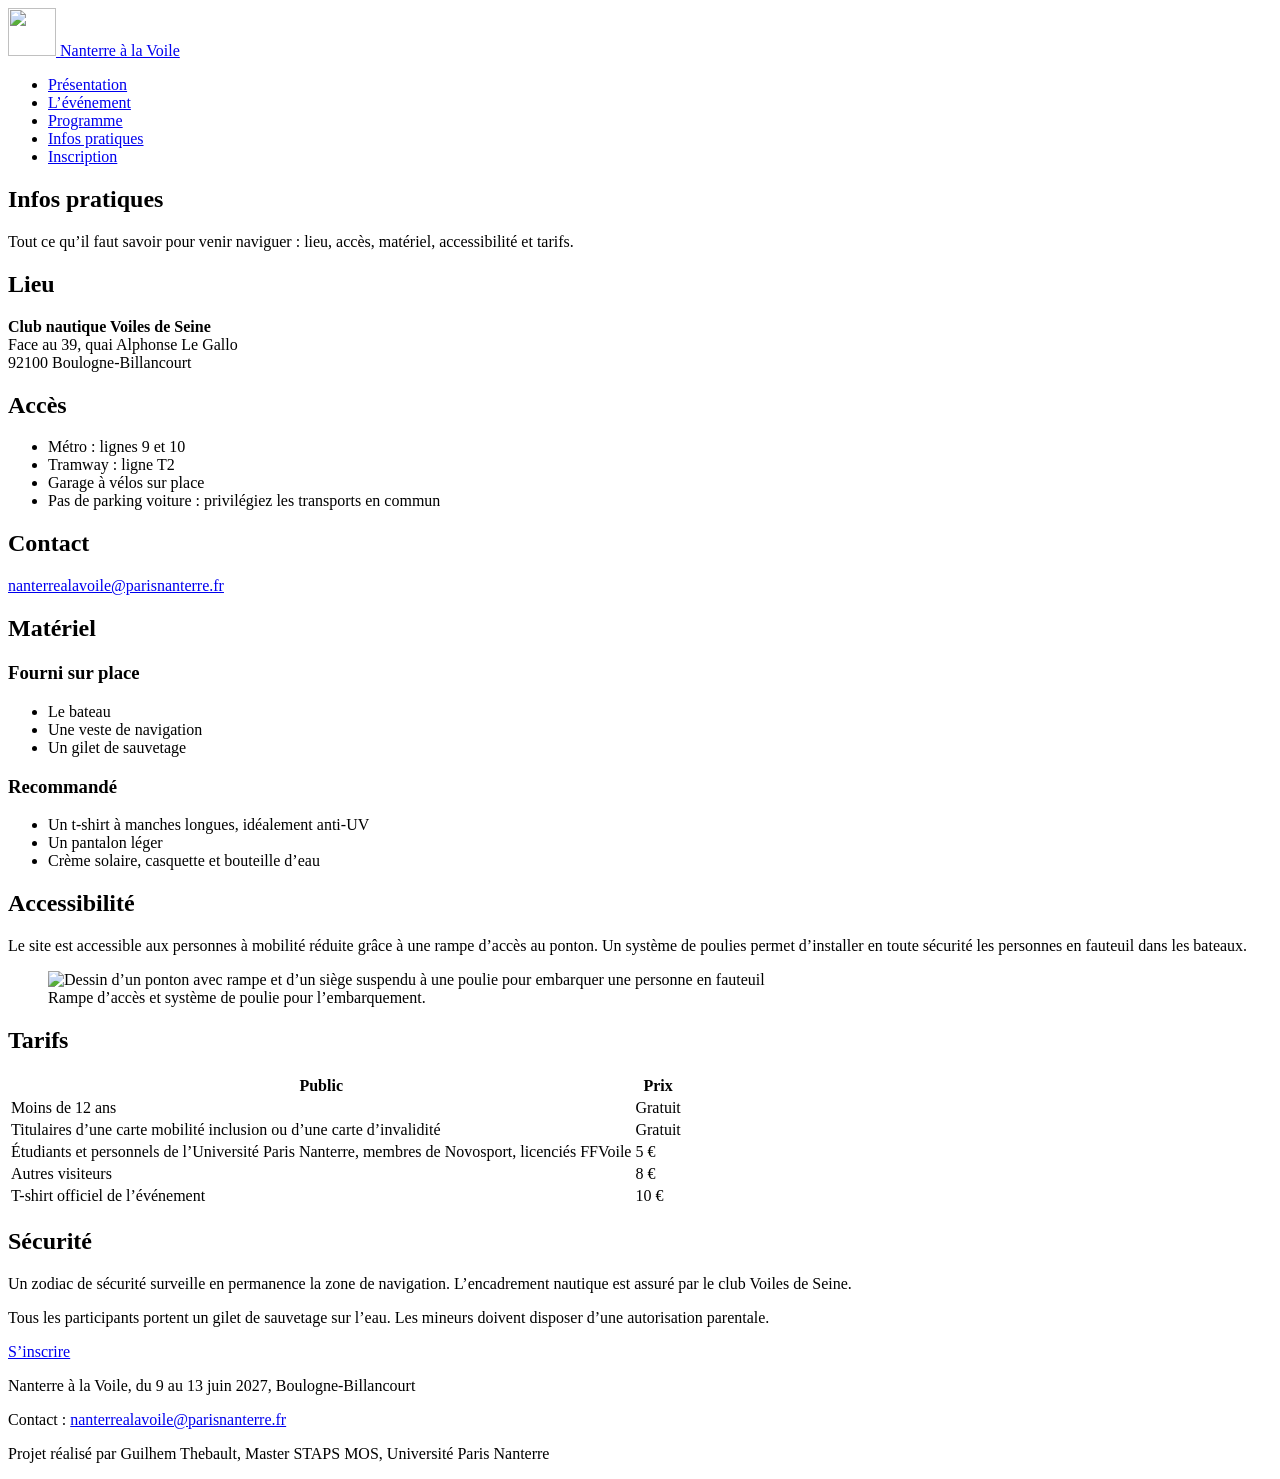
==== infos-pratiques.html @ d59aec1c "Add files via upload" ====
<!DOCTYPE html>
<html lang="fr">
<head>
  <meta charset="UTF-8">
  <meta name="viewport" content="width=device-width, initial-scale=1">
  <title>Infos pratiques | Nanterre à la Voile</title>
  <meta name="description" content="Lieu, accès, matériel, accessibilité, tarifs et sécurité de Nanterre à la Voile.">
  <link rel="icon" href="images/logo.svg" type="image/svg+xml">
  <link rel="preconnect" href="https://fonts.googleapis.com">
  <link rel="preconnect" href="https://fonts.gstatic.com" crossorigin>
  <link href="https://fonts.googleapis.com/css2?family=Barlow+Condensed:wght@600;700;800&amp;family=Source+Sans+3:wght@400;600;700&amp;display=swap" rel="stylesheet">
  <link rel="stylesheet" href="style.css">
</head>
<body>

  <!-- ===== EN-TÊTE ET MENU (identique sur toutes les pages) ===== -->
  <header class="entete">
    <div class="entete-interieur">
      <a class="marque" href="index.html">
        <img src="images/logo.svg" alt="" width="48" height="48">
        Nanterre à la Voile
      </a>
      <nav class="menu" aria-label="Menu principal">
        <ul>
        <li><a href="index.html">Présentation</a></li>
        <li><a href="evenement.html">L’événement</a></li>
        <li><a href="programme.html">Programme</a></li>
        <li><a href="infos-pratiques.html" aria-current="page">Infos pratiques</a></li>
        <li><a href="inscription.html">Inscription</a></li>
        </ul>
      </nav>
    </div>
  </header>

  <main>

    <section class="bandeau bandeau-simple">
      <div class="bandeau-interieur">
        <div>
          <h1>Infos pratiques</h1>
          <p>Tout ce qu’il faut savoir pour venir naviguer : lieu, accès, matériel, accessibilité et tarifs.</p>
        </div>
      </div>
    </section>

    <section class="section">
      <div class="grille-infos">
        <div class="bloc">
          <h2>Lieu</h2>
          <p><strong>Club nautique Voiles de Seine</strong><br>
          Face au 39, quai Alphonse Le Gallo<br>
          92100 Boulogne-Billancourt</p>
        </div>
        <div class="bloc bloc-bleu">
          <h2>Accès</h2>
          <ul class="liste-simple">
            <li>Métro : lignes 9 et 10</li>
            <li>Tramway : ligne T2</li>
            <li>Garage à vélos sur place</li>
            <li>Pas de parking voiture : privilégiez les transports en commun</li>
          </ul>
        </div>
        <div class="bloc">
          <h2>Contact</h2>
          <p><a href="mailto:nanterrealavoile@parisnanterre.fr">nanterrealavoile@parisnanterre.fr</a></p>
        </div>
      </div>
    </section>

    <div class="section-sapin">
      <section class="section">
        <div class="deux-colonnes">
          <div>
            <h2>Matériel</h2>
            <h3>Fourni sur place</h3>
            <ul class="liste-simple">
              <li>Le bateau</li>
              <li>Une veste de navigation</li>
              <li>Un gilet de sauvetage</li>
            </ul>
            <h3>Recommandé</h3>
            <ul class="liste-simple">
              <li>Un t-shirt à manches longues, idéalement anti-UV</li>
              <li>Un pantalon léger</li>
              <li>Crème solaire, casquette et bouteille d’eau</li>
            </ul>
          </div>
          <div>
            <h2>Accessibilité</h2>
            <p>Le site est accessible aux personnes à mobilité réduite grâce à une rampe d’accès au ponton. Un système de poulies permet d’installer en toute sécurité les personnes en fauteuil dans les bateaux.</p>
            <figure class="figure">
              <img src="images/accessibilite.svg" alt="Dessin d’un ponton avec rampe et d’un siège suspendu à une poulie pour embarquer une personne en fauteuil" width="600" height="400">
              <figcaption>Rampe d’accès et système de poulie pour l’embarquement.</figcaption>
            </figure>
          </div>
        </div>
      </section>
    </div>

    <section class="section">
      <div class="deux-colonnes">
        <div>
          <h2>Tarifs</h2>
          <div class="tableau-conteneur">
            <table class="tarifs">
              <thead><tr><th scope="col">Public</th><th scope="col">Prix</th></tr></thead>
              <tbody>
                <tr><td>Moins de 12 ans</td><td>Gratuit</td></tr>
                <tr><td>Titulaires d’une carte mobilité inclusion ou d’une carte d’invalidité</td><td>Gratuit</td></tr>
                <tr><td>Étudiants et personnels de l’Université Paris Nanterre, membres de Novosport, licenciés FFVoile</td><td>5 €</td></tr>
                <tr><td>Autres visiteurs</td><td>8 €</td></tr>
                <tr><td>T-shirt officiel de l’événement</td><td>10 €</td></tr>
              </tbody>
            </table>
          </div>
        </div>
        <div>
          <h2>Sécurité</h2>
          <p>Un zodiac de sécurité surveille en permanence la zone de navigation. L’encadrement nautique est assuré par le club Voiles de Seine.</p>
          <p>Tous les participants portent un gilet de sauvetage sur l’eau. Les mineurs doivent disposer d’une autorisation parentale.</p>
          <a class="bouton" href="inscription.html">S’inscrire</a>
        </div>
      </div>
    </section>

  </main>

  <!-- ===== PIED DE PAGE ===== -->
  <footer class="pied">
    <div class="pied-interieur">
      <p>Nanterre à la Voile, du 9 au 13 juin 2027, Boulogne-Billancourt</p>
      <p>Contact : <a href="mailto:nanterrealavoile@parisnanterre.fr">nanterrealavoile@parisnanterre.fr</a></p>
      <p>Projet réalisé par Guilhem Thebault, Master STAPS MOS, Université Paris Nanterre</p>
    </div>
  </footer>

</body>
</html>
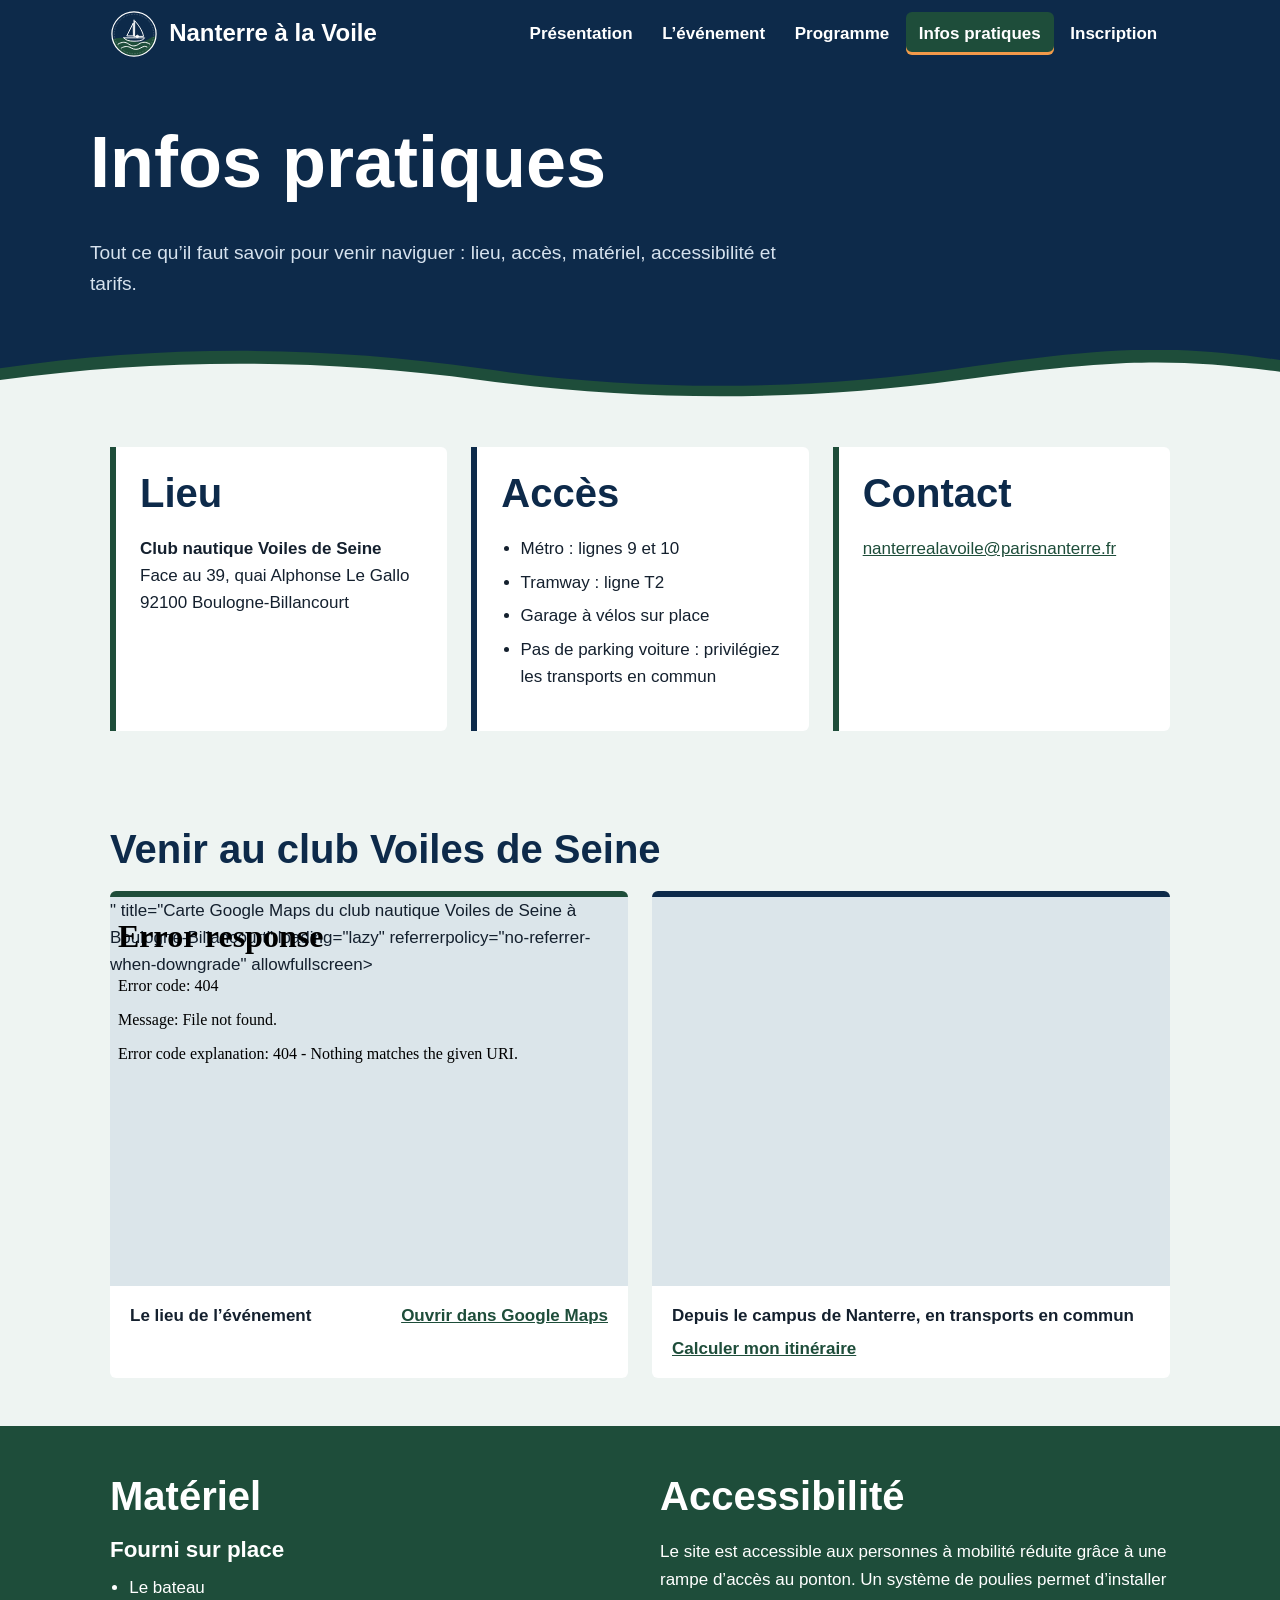
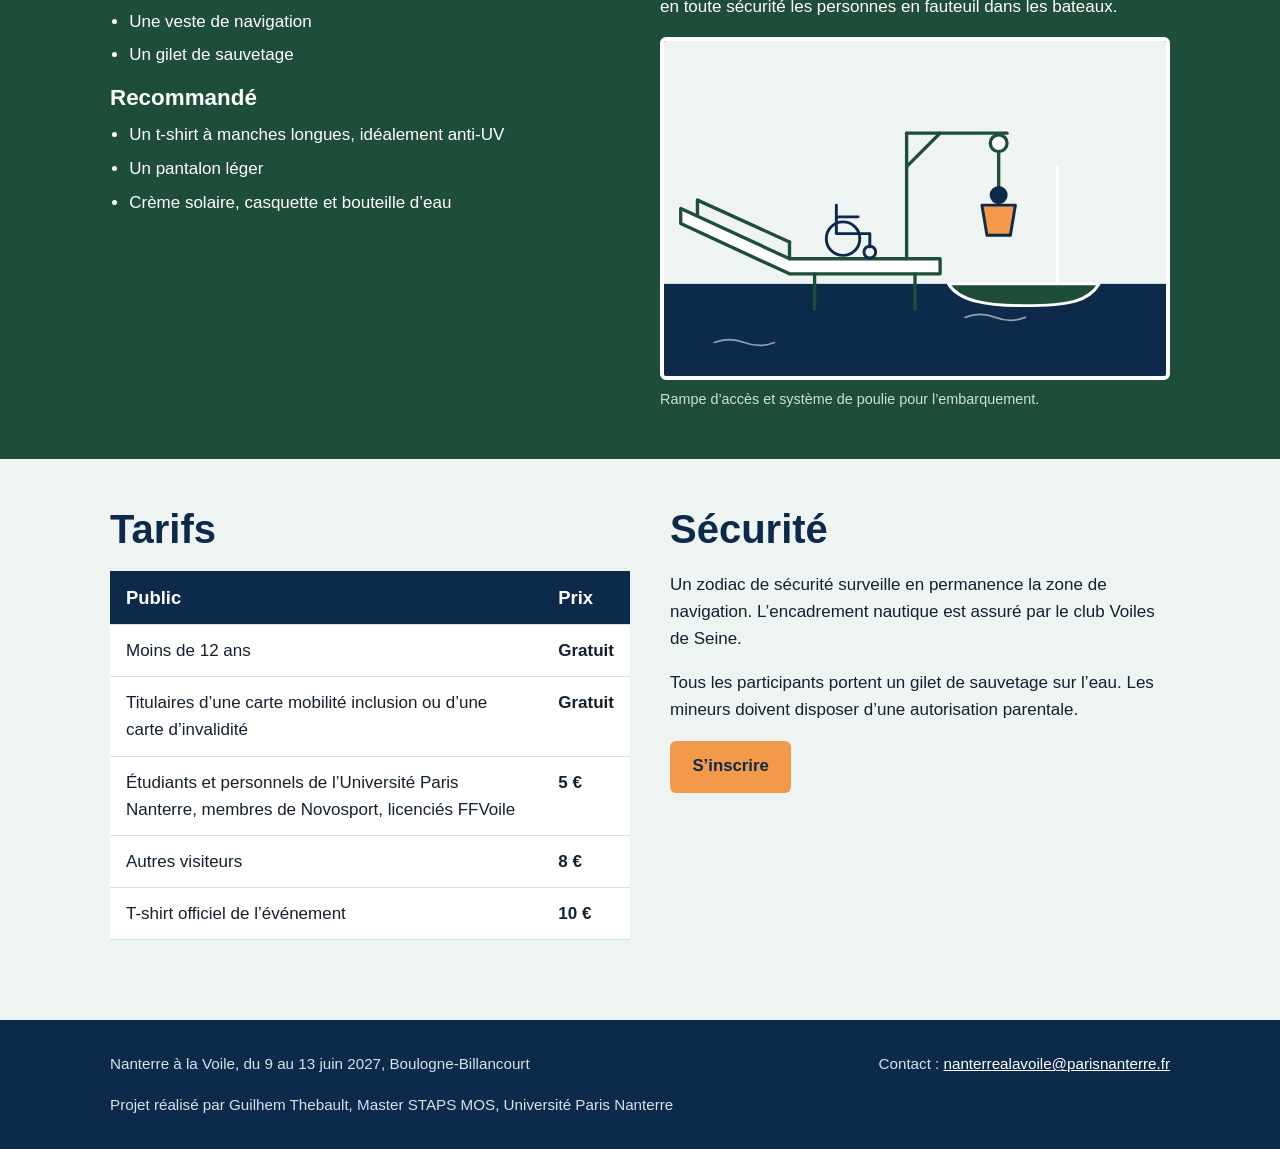
==== commit 5c473407: "Add files via upload" ====
--- a/infos-pratiques.html
+++ b/infos-pratiques.html
@@ -64,6 +64,32 @@
           <h2>Contact</h2>
           <p><a href="mailto:nanterrealavoile@parisnanterre.fr">nanterrealavoile@parisnanterre.fr</a></p>
         </div>
+      </div>
+    </section>
+
+
+    <!-- ===== CARTES GOOGLE MAPS ===== -->
+    <section class="section">
+      <h2>Venir au club Voiles de Seine</h2>
+      <div class="cartes">
+        <figure class="carte">
+          <div class="carte-cadre">
+            <iframe src="<iframe src="https://www.google.com/maps/embed?pb=!1m18!1m12!1m3!1d5252.21603859058!2d2.222809116949449!3d48.837078246586024!2m3!1f0!2f0!3f0!3m2!1i1024!2i768!4f13.1!3m3!1m2!1s0x47e67b1eb7fa8c27%3A0xab34d04f4b78137c!2sCLUB%20NAUTIQUE%20VOILES%20DE%20SEINE!5e0!3m2!1sfr!2sfr!4v1792766766555!5m2!1sfr!2sfr" width="600" height="450" style="border:0;" allowfullscreen="" loading="lazy" referrerpolicy="strict-origin-when-cross-origin"></iframe>" title="Carte Google Maps du club nautique Voiles de Seine à Boulogne-Billancourt" loading="lazy" referrerpolicy="no-referrer-when-downgrade" allowfullscreen></iframe>
+          </div>
+          <figcaption>
+            <strong>Le lieu de l’événement</strong>
+            <a href="https://www.google.com/maps/search/?api=1&amp;query=Club+nautique+Voiles+de+Seine+39+Quai+Alphonse+Le+Gallo+Boulogne-Billancourt" target="_blank" rel="noopener">Ouvrir dans Google Maps</a>
+          </figcaption>
+        </figure>
+        <figure class="carte">
+          <div class="carte-cadre">
+            <iframe src="https://www.google.com/maps?saddr=Universit%C3%A9+Paris+Nanterre,+200+Avenue+de+la+R%C3%A9publique,+92000+Nanterre&amp;daddr=39+Quai+Alphonse+Le+Gallo,+92100+Boulogne-Billancourt&amp;dirflg=r&amp;output=embed" title="Itinéraire Google Maps en transports en commun depuis l’Université Paris Nanterre jusqu’au club" loading="lazy" referrerpolicy="no-referrer-when-downgrade" allowfullscreen></iframe>
+          </div>
+          <figcaption>
+            <strong>Depuis le campus de Nanterre, en transports en commun</strong>
+            <a href="https://www.google.com/maps/dir/?api=1&amp;origin=Universit%C3%A9+Paris+Nanterre&amp;destination=39+Quai+Alphonse+Le+Gallo+92100+Boulogne-Billancourt&amp;travelmode=transit" target="_blank" rel="noopener">Calculer mon itinéraire</a>
+          </figcaption>
+        </figure>
       </div>
     </section>
 
--- a/style.css
+++ b/style.css
@@ -0,0 +1,533 @@
+/* =========================================================
+   Nanterre à la Voile — feuille de style principale
+   Couleurs : bleu nuit, vert sapin, blanc (+ orange bouée)
+   ========================================================= */
+
+:root {
+  --bleu: #0d2a4a;
+  --bleu-clair: #1b4470;
+  --sapin: #1e4d3a;
+  --sapin-clair: #2c6a51;
+  --blanc: #ffffff;
+  --ecume: #eef4f2;
+  --bouee: #f2994a;
+  --texte: #14202e;
+  --gris: #5b6b78;
+
+  --titre: "Barlow Condensed", "Arial Narrow", "Helvetica Neue", Arial, sans-serif;
+  --corps: "Source Sans 3", "Segoe UI", Roboto, Arial, sans-serif;
+
+  --largeur: 1100px;
+  --rayon: 6px;
+}
+
+* { box-sizing: border-box; }
+
+html { scroll-behavior: smooth; }
+
+body {
+  margin: 0;
+  font-family: var(--corps);
+  font-size: 1.0625rem;
+  line-height: 1.6;
+  color: var(--texte);
+  background: var(--ecume);
+}
+
+img { max-width: 100%; height: auto; display: block; }
+
+a { color: var(--sapin); }
+a:hover { color: var(--bleu); }
+
+:focus-visible {
+  outline: 3px solid var(--bouee);
+  outline-offset: 3px;
+}
+
+h1, h2, h3 {
+  font-family: var(--titre);
+  line-height: 1.1;
+  color: var(--bleu);
+  margin: 0 0 .5em;
+}
+h1 { font-size: clamp(2.6rem, 6vw, 4.5rem); font-weight: 800; }
+h2 { font-size: clamp(1.8rem, 3.5vw, 2.5rem); font-weight: 700; }
+h3 { font-size: 1.4rem; font-weight: 700; }
+
+p { margin: 0 0 1em; max-width: 68ch; }
+
+/* ---------- En-tête et navigation ---------- */
+
+.entete {
+  background: var(--bleu);
+  color: var(--blanc);
+  position: sticky;
+  top: 0;
+  z-index: 10;
+}
+
+.entete-interieur {
+  max-width: var(--largeur);
+  margin: 0 auto;
+  padding: .6rem 1.25rem;
+  display: flex;
+  align-items: center;
+  justify-content: space-between;
+  gap: 1rem;
+  flex-wrap: wrap;
+}
+
+.marque {
+  display: flex;
+  align-items: center;
+  gap: .7rem;
+  color: var(--blanc);
+  text-decoration: none;
+  font-family: var(--titre);
+  font-size: 1.5rem;
+  font-weight: 700;
+}
+.marque img { width: 48px; height: 48px; }
+.marque:hover { color: var(--blanc); }
+
+.menu ul {
+  list-style: none;
+  margin: 0;
+  padding: 0;
+  display: flex;
+  flex-wrap: wrap;
+  gap: .25rem;
+}
+
+.menu a {
+  display: block;
+  padding: .5rem .8rem;
+  color: var(--blanc);
+  text-decoration: none;
+  font-weight: 600;
+  border-radius: var(--rayon);
+}
+.menu a:hover { background: var(--bleu-clair); color: var(--blanc); }
+.menu a[aria-current="page"] {
+  background: var(--sapin);
+  box-shadow: inset 0 -3px 0 var(--bouee);
+}
+
+/* ---------- Bandeau de page (hero) ---------- */
+
+.bandeau {
+  background: var(--bleu);
+  color: var(--blanc);
+  position: relative;
+  padding: 3.5rem 1.25rem 5rem;
+}
+.bandeau::after {
+  content: "";
+  position: absolute;
+  left: 0; right: 0; bottom: -1px;
+  height: 50px;
+  background: url("images/vague.svg") no-repeat bottom / 100% 100%;
+}
+.bandeau-interieur {
+  max-width: var(--largeur);
+  margin: 0 auto;
+  display: grid;
+  grid-template-columns: 1.2fr 1fr;
+  gap: 2.5rem;
+  align-items: center;
+}
+.bandeau h1 { color: var(--blanc); }
+.bandeau p { font-size: 1.2rem; color: #d6e2ee; }
+.bandeau img { border-radius: var(--rayon); border: 4px solid var(--blanc); }
+
+.bandeau-simple .bandeau-interieur { grid-template-columns: 1fr; }
+
+/* ---------- Contenu ---------- */
+
+main { display: block; }
+
+.section {
+  max-width: var(--largeur);
+  margin: 0 auto;
+  padding: 3rem 1.25rem;
+}
+
+.section-sapin {
+  background: var(--sapin);
+  color: var(--blanc);
+}
+.section-sapin h2, .section-sapin h3 { color: var(--blanc); }
+.section-sapin a { color: var(--blanc); }
+.section-sapin .section { padding-top: 3rem; padding-bottom: 3rem; }
+
+.deux-colonnes {
+  display: grid;
+  grid-template-columns: 1fr 1fr;
+  gap: 2.5rem;
+  align-items: start;
+}
+
+.bloc {
+  background: var(--blanc);
+  border-left: 6px solid var(--sapin);
+  padding: 1.5rem;
+  border-radius: 0 var(--rayon) var(--rayon) 0;
+}
+.bloc-bleu { border-left-color: var(--bleu); }
+
+.liste-simple { padding-left: 1.2rem; margin: 0 0 1em; }
+.liste-simple li { margin-bottom: .4rem; }
+
+.chiffres {
+  display: flex;
+  flex-wrap: wrap;
+  gap: 2rem;
+  list-style: none;
+  padding: 0;
+  margin: 1.5rem 0 0;
+}
+.chiffres strong {
+  display: block;
+  font-family: var(--titre);
+  font-size: 2.6rem;
+  color: var(--bouee);
+  line-height: 1;
+}
+
+.figure { margin: 0; }
+.figure figcaption {
+  font-size: .9rem;
+  color: var(--gris);
+  margin-top: .5rem;
+}
+.section-sapin .figure figcaption { color: #cfe0d8; }
+.section-sapin .figure img { border: 4px solid var(--blanc); border-radius: var(--rayon); }
+
+.partenaires {
+  list-style: none;
+  padding: 0;
+  display: flex;
+  flex-wrap: wrap;
+  gap: .6rem;
+}
+.partenaires li {
+  border: 2px solid var(--bleu);
+  border-radius: 999px;
+  padding: .3rem 1rem;
+  font-weight: 600;
+  color: var(--bleu);
+  background: var(--blanc);
+}
+
+.bouton {
+  display: inline-block;
+  background: var(--bouee);
+  color: var(--bleu);
+  font-weight: 700;
+  text-decoration: none;
+  padding: .8rem 1.4rem;
+  border-radius: var(--rayon);
+  border: none;
+  font-size: 1.05rem;
+  font-family: var(--corps);
+  cursor: pointer;
+}
+.bouton:hover { background: var(--blanc); color: var(--bleu); }
+
+/* ---------- Programme : sélecteur des jours ---------- */
+
+.jours-section { padding-bottom: 1rem; }
+
+.jours {
+  display: grid;
+  grid-template-columns: repeat(5, 1fr);
+  gap: .75rem;
+  background: var(--blanc);
+  padding: .75rem;
+  border-radius: var(--rayon);
+  border-top: 6px solid var(--sapin);
+}
+
+.jour-onglet {
+  display: flex;
+  flex-direction: column;
+  align-items: center;
+  gap: .1rem;
+  padding: .8rem .5rem;
+  font-family: var(--titre);
+  color: var(--bleu);
+  background: var(--ecume);
+  border: 2px solid transparent;
+  border-radius: var(--rayon);
+  cursor: pointer;
+}
+.jour-onglet:hover { border-color: var(--sapin); }
+
+.jour-nom { font-size: 1.1rem; font-weight: 600; }
+.jour-num { font-size: 2.6rem; font-weight: 800; line-height: 1; }
+.jour-mois { font-size: 1rem; font-weight: 600; }
+.jour-plus {
+  margin-top: .3rem;
+  font-family: var(--corps);
+  font-size: .8rem;
+  font-weight: 700;
+  color: var(--bleu);
+  background: var(--bouee);
+  padding: .1rem .55rem;
+  border-radius: 999px;
+}
+
+.jour-onglet[aria-selected="true"] {
+  background: var(--bleu);
+  color: var(--blanc);
+  box-shadow: inset 0 -5px 0 var(--bouee);
+}
+
+.jours-info { color: var(--gris); margin: .8rem 0 0; }
+
+/* ---------- Programme : créneaux ---------- */
+
+.programme-jours { padding-top: 1rem; }
+
+.jour-panneau + .jour-panneau { margin-top: 2.5rem; }
+
+.jour-titre {
+  display: flex;
+  flex-wrap: wrap;
+  align-items: baseline;
+  justify-content: space-between;
+  gap: .5rem 1.5rem;
+  margin-bottom: 1.25rem;
+}
+.jour-titre h2 { margin: 0; }
+.jour-titre p { margin: 0; font-weight: 600; color: var(--sapin); }
+
+.creneaux {
+  list-style: none;
+  margin: 0;
+  padding: 0;
+  display: grid;
+  gap: 1rem;
+}
+
+.creneau {
+  display: grid;
+  grid-template-columns: 8.5rem 1fr;
+  background: var(--blanc);
+  border-radius: var(--rayon);
+  border-left: 8px solid var(--bleu);
+  overflow: hidden;
+}
+.creneau-eau     { border-left-color: var(--bleu); }
+.creneau-ponton  { border-left-color: var(--bleu-clair); }
+.creneau-village { border-left-color: var(--sapin); }
+.creneau-soiree  { border-left-color: var(--bouee); }
+
+.creneau-heure {
+  margin: 0;
+  padding: 1.2rem 1rem;
+  font-family: var(--titre);
+  font-size: 1.1rem;
+  font-weight: 600;
+  color: var(--gris);
+  background: #f6f9fa;
+  border-right: 1px solid #dbe5ea;
+}
+.creneau-heure span {
+  display: block;
+  font-size: 2rem;
+  font-weight: 800;
+  color: var(--bleu);
+  line-height: 1;
+}
+
+.creneau-contenu { padding: 1.1rem 1.4rem; }
+.creneau-contenu h3 { margin: .35rem 0 .3rem; }
+.creneau-contenu p { margin: 0; }
+
+.etiquette-lieu {
+  display: inline-block;
+  font-size: .85rem;
+  font-weight: 700;
+  padding: .1rem .6rem;
+  border-radius: 999px;
+  color: var(--blanc);
+  background: var(--bleu);
+}
+.creneau-ponton  .etiquette-lieu { background: var(--bleu-clair); }
+.creneau-village .etiquette-lieu { background: var(--sapin); }
+.creneau-soiree  .etiquette-lieu { background: var(--bouee); color: var(--bleu); }
+
+.creneau-lien {
+  display: inline-block;
+  margin-top: .7rem;
+  font-weight: 700;
+}
+
+.tableau-conteneur { overflow-x: auto; }
+table {
+  width: 100%;
+  border-collapse: collapse;
+  background: var(--blanc);
+  min-width: 520px;
+}
+th, td {
+  text-align: left;
+  padding: .75rem 1rem;
+  border-bottom: 1px solid #d5e0e6;
+  vertical-align: top;
+}
+th {
+  background: var(--bleu);
+  color: var(--blanc);
+  font-family: var(--titre);
+  font-size: 1.15rem;
+}
+
+/* ---------- Infos pratiques ---------- */
+
+.grille-infos {
+  display: grid;
+  grid-template-columns: repeat(auto-fit, minmax(260px, 1fr));
+  gap: 1.5rem;
+}
+
+.tarifs td:last-child { font-weight: 700; white-space: nowrap; }
+
+/* ---------- Infos pratiques : cartes Google Maps ---------- */
+
+.cartes {
+  display: grid;
+  grid-template-columns: 1fr 1fr;
+  gap: 1.5rem;
+}
+
+.carte {
+  margin: 0;
+  background: var(--blanc);
+  border-radius: var(--rayon);
+  border-top: 6px solid var(--sapin);
+  overflow: hidden;
+}
+.carte + .carte { border-top-color: var(--bleu); }
+
+.carte-cadre {
+  position: relative;
+  aspect-ratio: 4 / 3;
+  background: #dbe5ea;
+}
+.carte-cadre iframe {
+  position: absolute;
+  inset: 0;
+  width: 100%;
+  height: 100%;
+  border: 0;
+}
+
+.carte figcaption {
+  display: flex;
+  flex-wrap: wrap;
+  justify-content: space-between;
+  gap: .4rem 1rem;
+  padding: 1rem 1.25rem;
+}
+.carte figcaption a { font-weight: 700; }
+
+/* ---------- Formulaire ---------- */
+
+.formulaire {
+  background: var(--blanc);
+  padding: 2rem;
+  border-radius: var(--rayon);
+  border-top: 6px solid var(--sapin);
+  max-width: 760px;
+}
+
+fieldset {
+  border: 2px solid #d5e0e6;
+  border-radius: var(--rayon);
+  padding: 1rem 1.25rem 1.25rem;
+  margin: 0 0 1.5rem;
+}
+legend {
+  font-family: var(--titre);
+  font-size: 1.35rem;
+  font-weight: 700;
+  color: var(--bleu);
+  padding: 0 .4rem;
+}
+
+.champ { margin-bottom: 1rem; }
+.champ label,
+.champ .etiquette { display: block; font-weight: 600; margin-bottom: .3rem; }
+
+input[type="text"],
+input[type="email"],
+input[type="number"],
+input[type="date"],
+select,
+textarea {
+  width: 100%;
+  padding: .65rem .75rem;
+  font: inherit;
+  border: 2px solid #b9c8d3;
+  border-radius: var(--rayon);
+  background: var(--blanc);
+  color: var(--texte);
+}
+input:focus, select:focus, textarea:focus { border-color: var(--sapin); }
+
+.rangee {
+  display: grid;
+  grid-template-columns: 1fr 1fr;
+  gap: 1rem;
+}
+
+.choix label { display: flex; gap: .5rem; align-items: baseline; font-weight: 400; margin-bottom: .35rem; }
+
+.aide { font-size: .9rem; color: var(--gris); margin: .2rem 0 0; }
+
+/* ---------- Pied de page ---------- */
+
+.pied {
+  background: var(--bleu);
+  color: #d6e2ee;
+  margin-top: 2rem;
+}
+.pied-interieur {
+  max-width: var(--largeur);
+  margin: 0 auto;
+  padding: 2rem 1.25rem;
+  display: flex;
+  justify-content: space-between;
+  flex-wrap: wrap;
+  gap: 1rem;
+  font-size: .95rem;
+}
+.pied a { color: var(--blanc); }
+.pied p { margin: 0; }
+
+/* ---------- Responsive ---------- */
+
+@media (max-width: 800px) {
+  .bandeau-interieur,
+  .deux-colonnes,
+  .rangee,
+  .cartes { grid-template-columns: 1fr; }
+  .entete { position: static; }
+  .menu ul { justify-content: flex-start; }
+  .formulaire { padding: 1.25rem; }
+  .jours { gap: .35rem; padding: .5rem; }
+  .jour-onglet { padding: .6rem .2rem; min-width: 0; }
+  .jour-nom { font-size: .95rem; }
+  .jour-num { font-size: 1.8rem; }
+  .jour-mois { font-size: .85rem; }
+  .jour-plus { font-size: .65rem; padding: .05rem .35rem; }
+  .creneau { grid-template-columns: 1fr; }
+  .creneau-heure { border-right: none; border-bottom: 1px solid #dbe5ea; display: flex; align-items: baseline; gap: .6rem; padding: .8rem 1.1rem; }
+  .creneau-heure span { font-size: 1.6rem; }
+}
+
+@media (prefers-reduced-motion: reduce) {
+  html { scroll-behavior: auto; }
+}
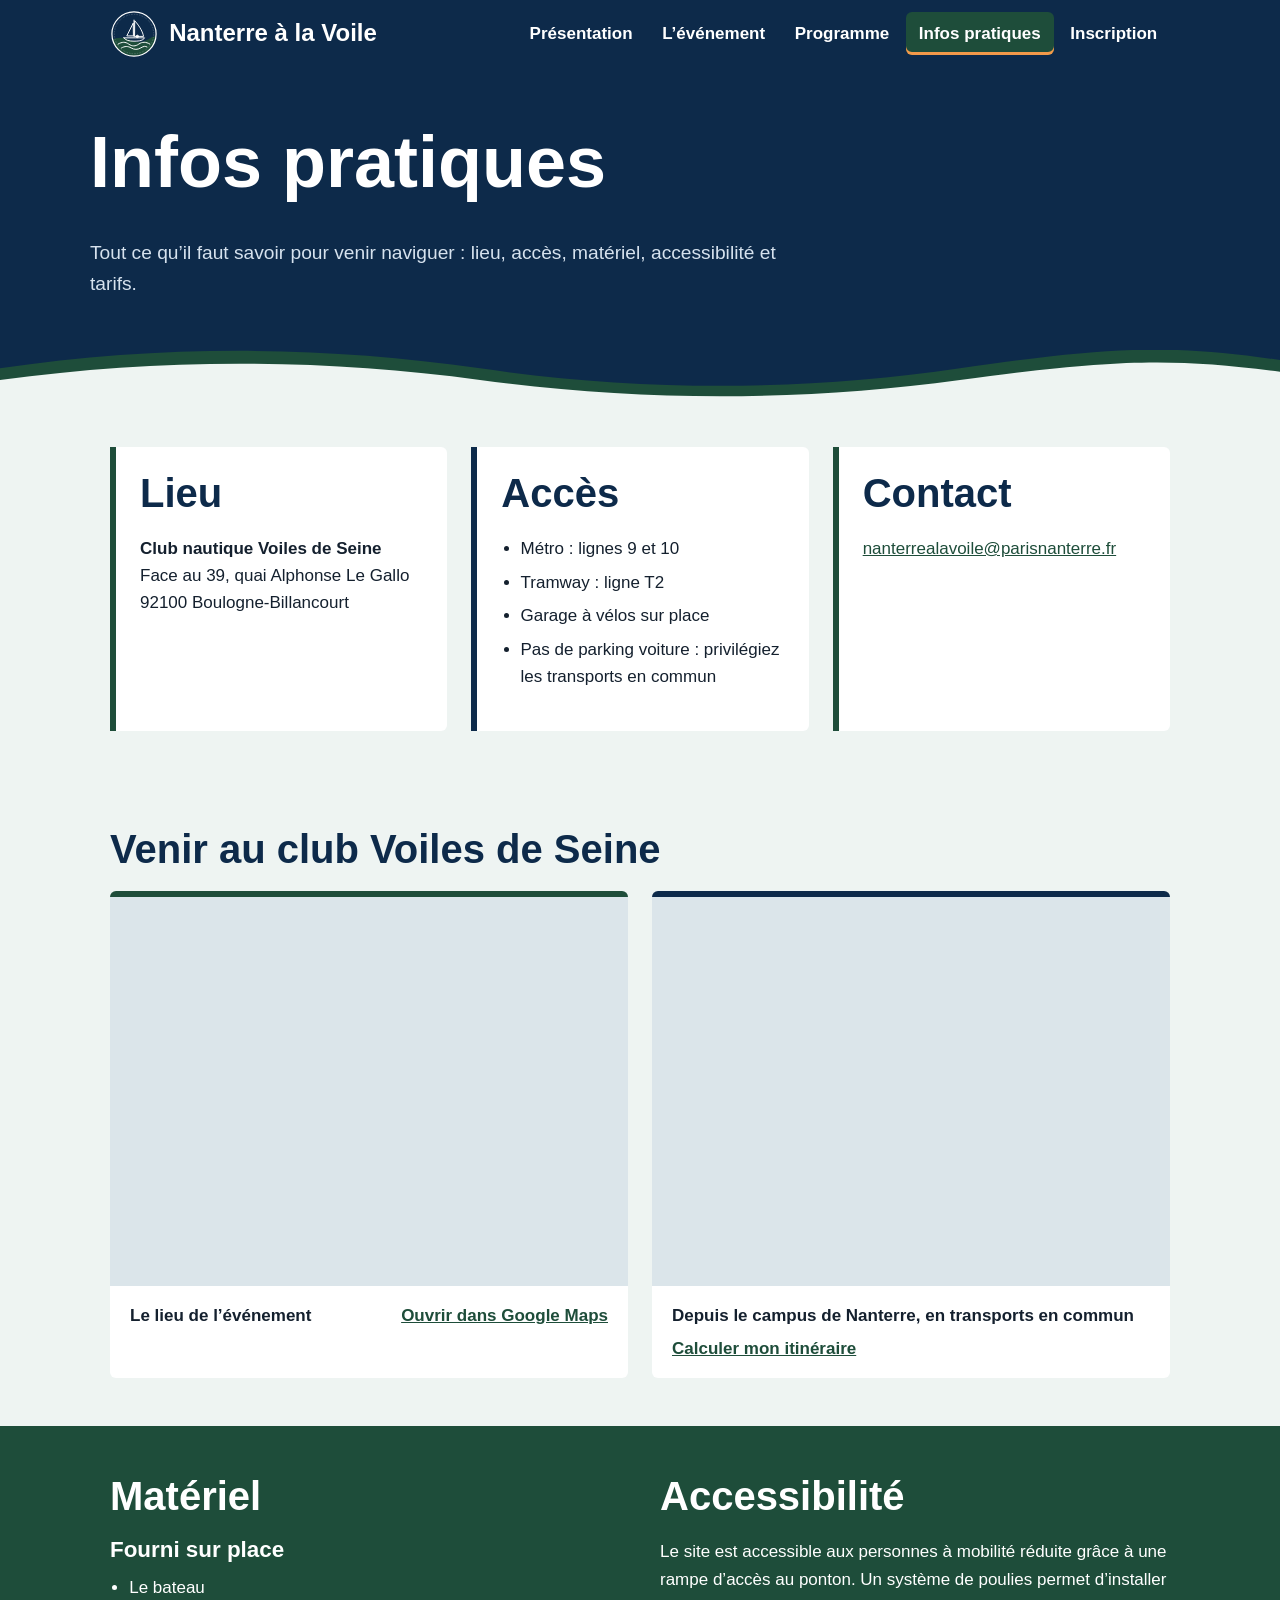
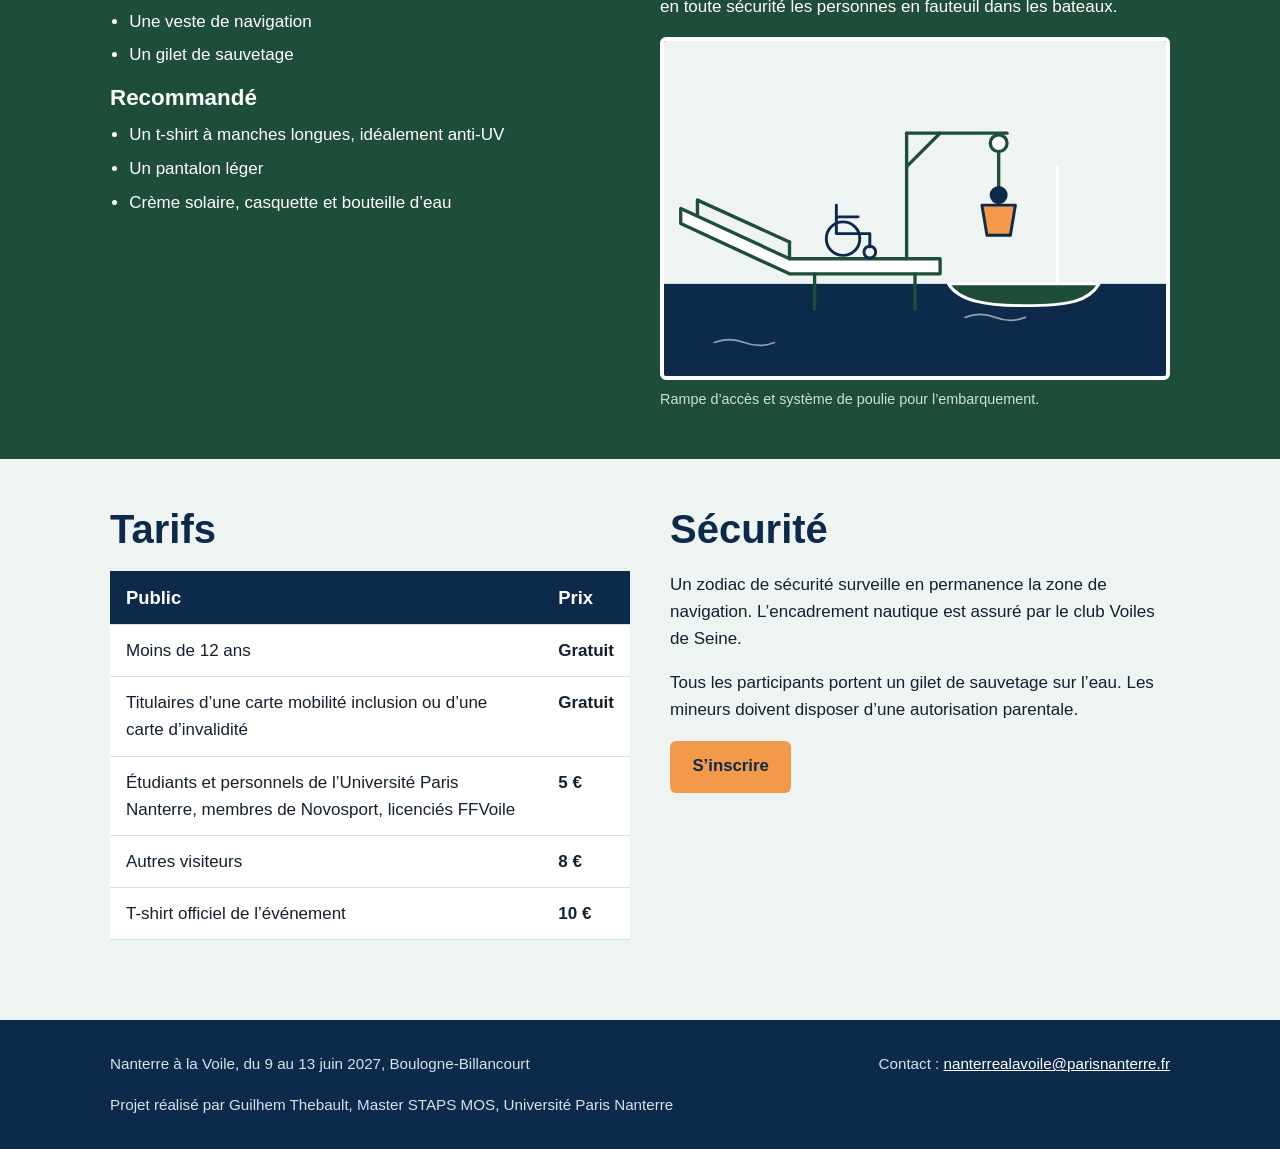
==== commit 7eebe982: "Add files via upload" ====
--- a/infos-pratiques.html
+++ b/infos-pratiques.html
@@ -74,7 +74,7 @@
       <div class="cartes">
         <figure class="carte">
           <div class="carte-cadre">
-            <iframe src="<iframe src="https://www.google.com/maps/embed?pb=!1m18!1m12!1m3!1d5252.21603859058!2d2.222809116949449!3d48.837078246586024!2m3!1f0!2f0!3f0!3m2!1i1024!2i768!4f13.1!3m3!1m2!1s0x47e67b1eb7fa8c27%3A0xab34d04f4b78137c!2sCLUB%20NAUTIQUE%20VOILES%20DE%20SEINE!5e0!3m2!1sfr!2sfr!4v1792766766555!5m2!1sfr!2sfr" width="600" height="450" style="border:0;" allowfullscreen="" loading="lazy" referrerpolicy="strict-origin-when-cross-origin"></iframe>" title="Carte Google Maps du club nautique Voiles de Seine à Boulogne-Billancourt" loading="lazy" referrerpolicy="no-referrer-when-downgrade" allowfullscreen></iframe>
+            <iframe src="https://www.google.com/maps?q=Club+nautique+Voiles+de+Seine,+39+Quai+Alphonse+Le+Gallo,+92100+Boulogne-Billancourt&amp;z=15&amp;output=embed" title="Carte Google Maps du club nautique Voiles de Seine à Boulogne-Billancourt" loading="lazy" referrerpolicy="no-referrer-when-downgrade" allowfullscreen></iframe>
           </div>
           <figcaption>
             <strong>Le lieu de l’événement</strong>
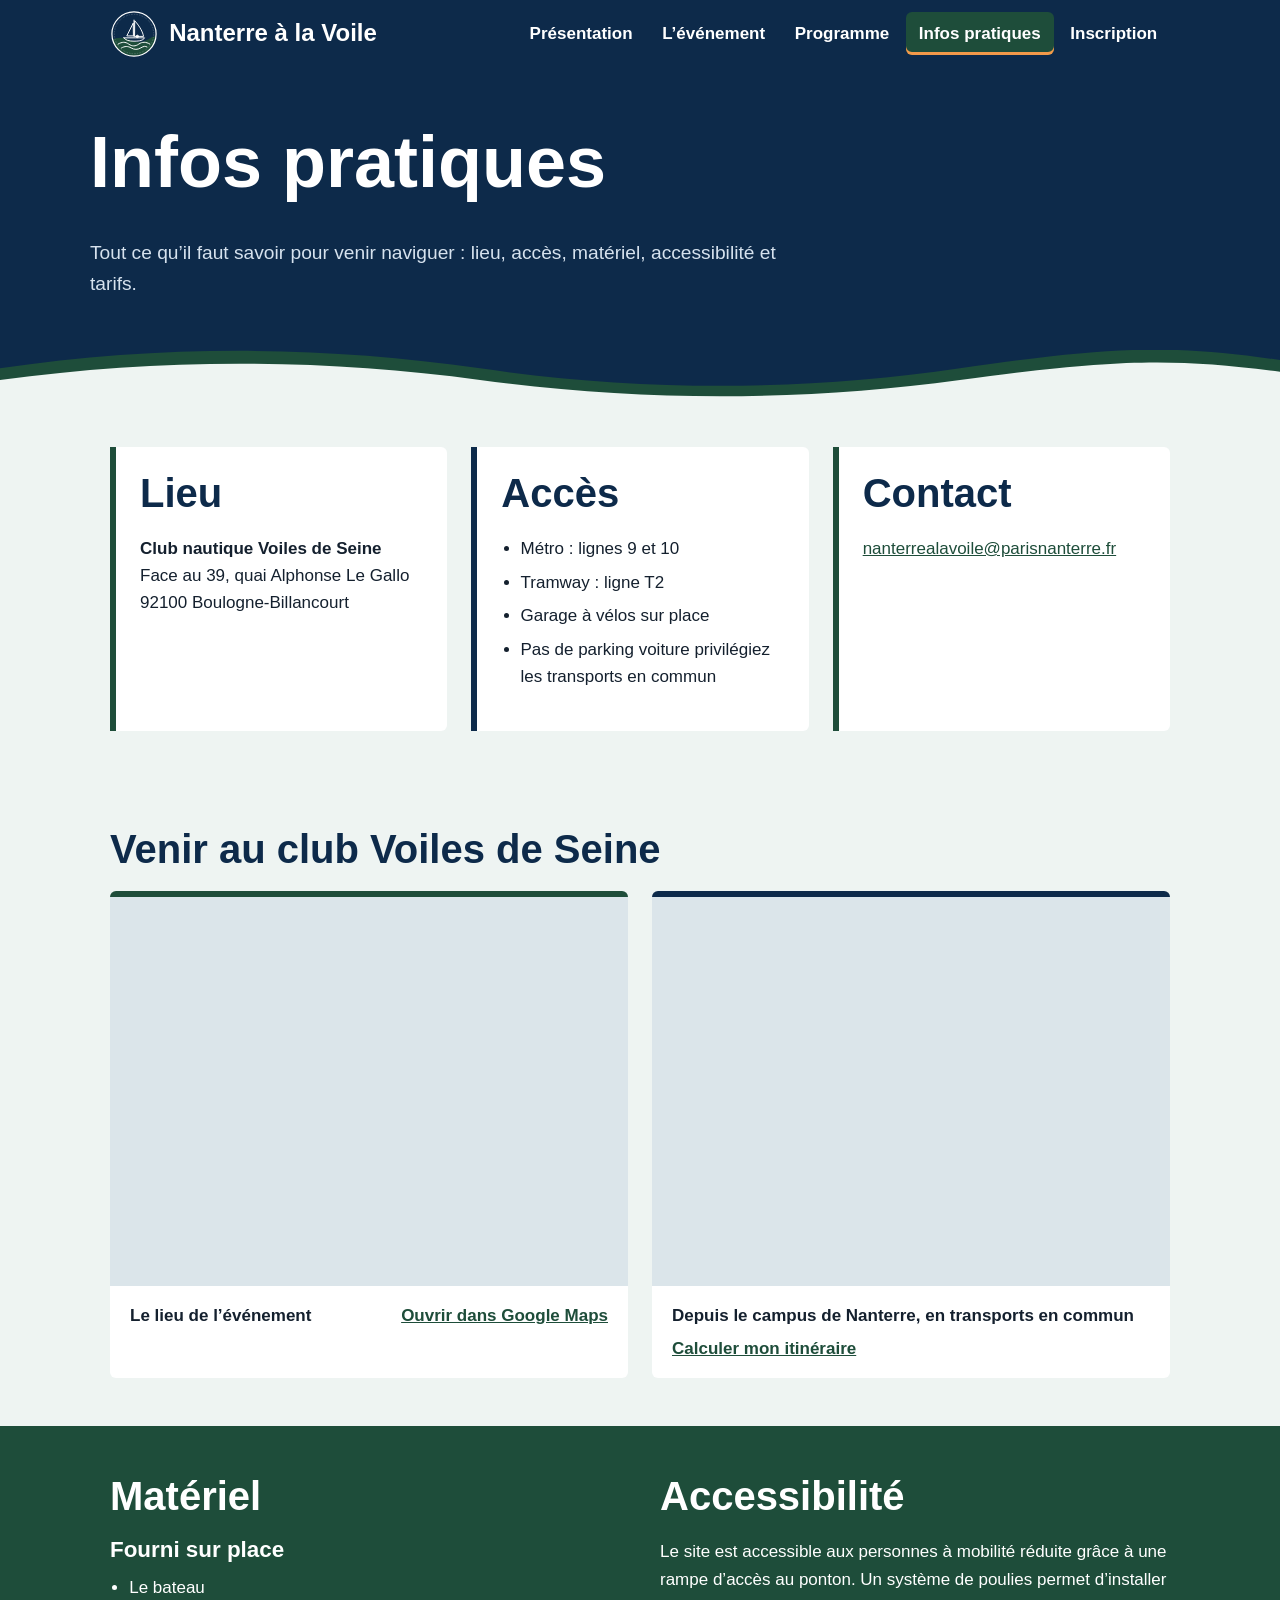
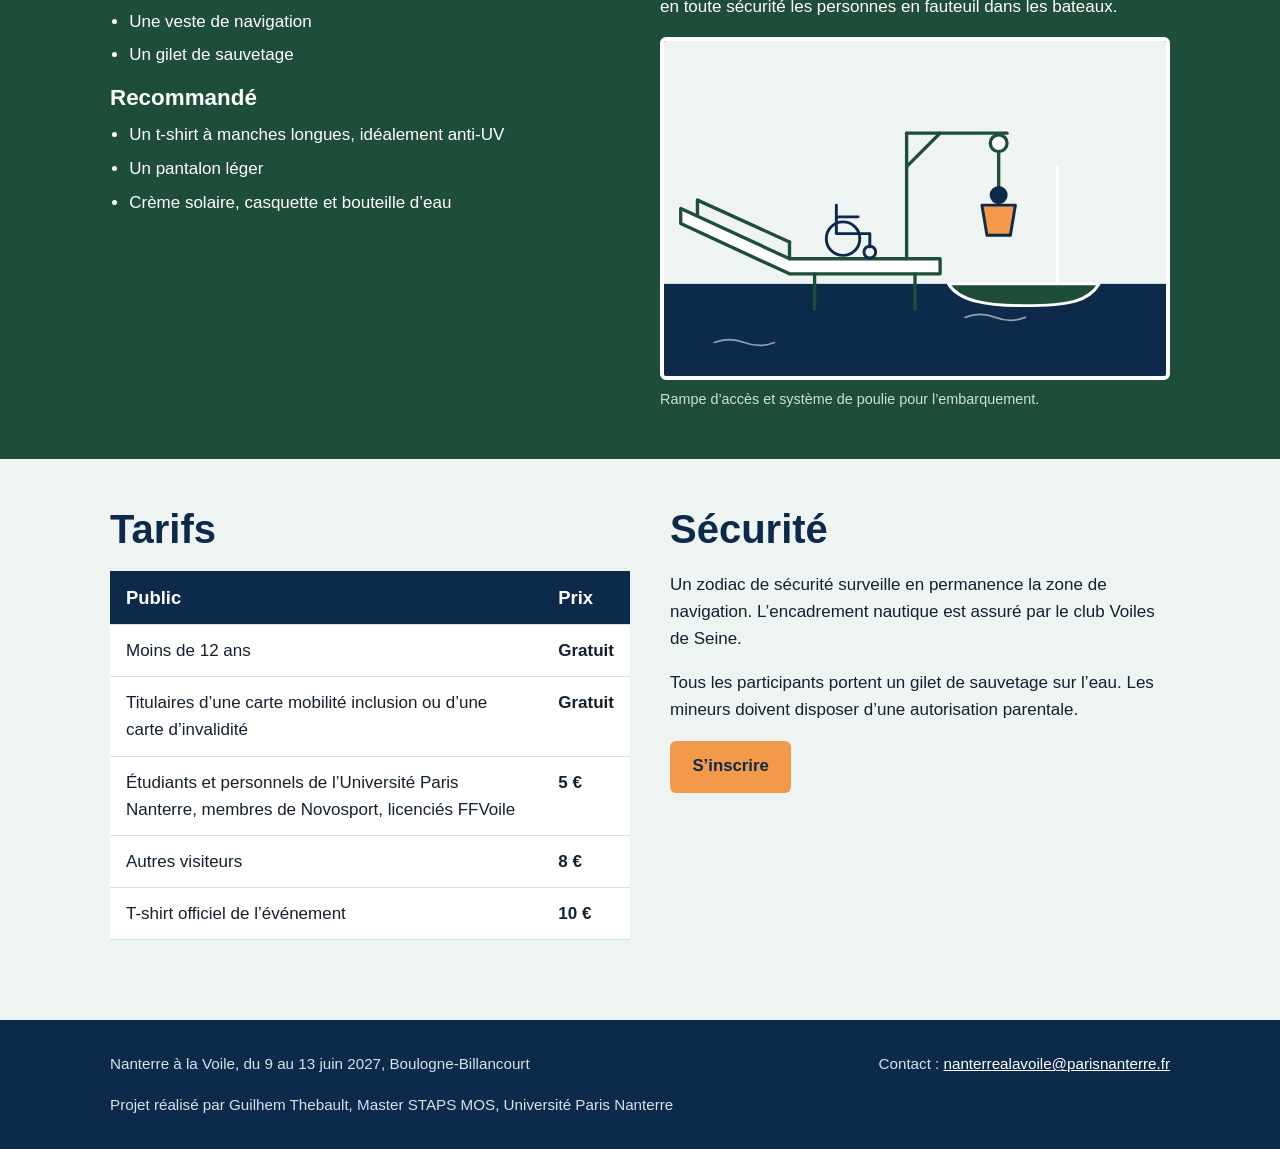
==== commit df973288: "Update infos-pratiques.html" ====
--- a/infos-pratiques.html
+++ b/infos-pratiques.html
@@ -57,7 +57,7 @@
             <li>Métro : lignes 9 et 10</li>
             <li>Tramway : ligne T2</li>
             <li>Garage à vélos sur place</li>
-            <li>Pas de parking voiture : privilégiez les transports en commun</li>
+            <li>Pas de parking voiture privilégiez les transports en commun</li>
           </ul>
         </div>
         <div class="bloc">
